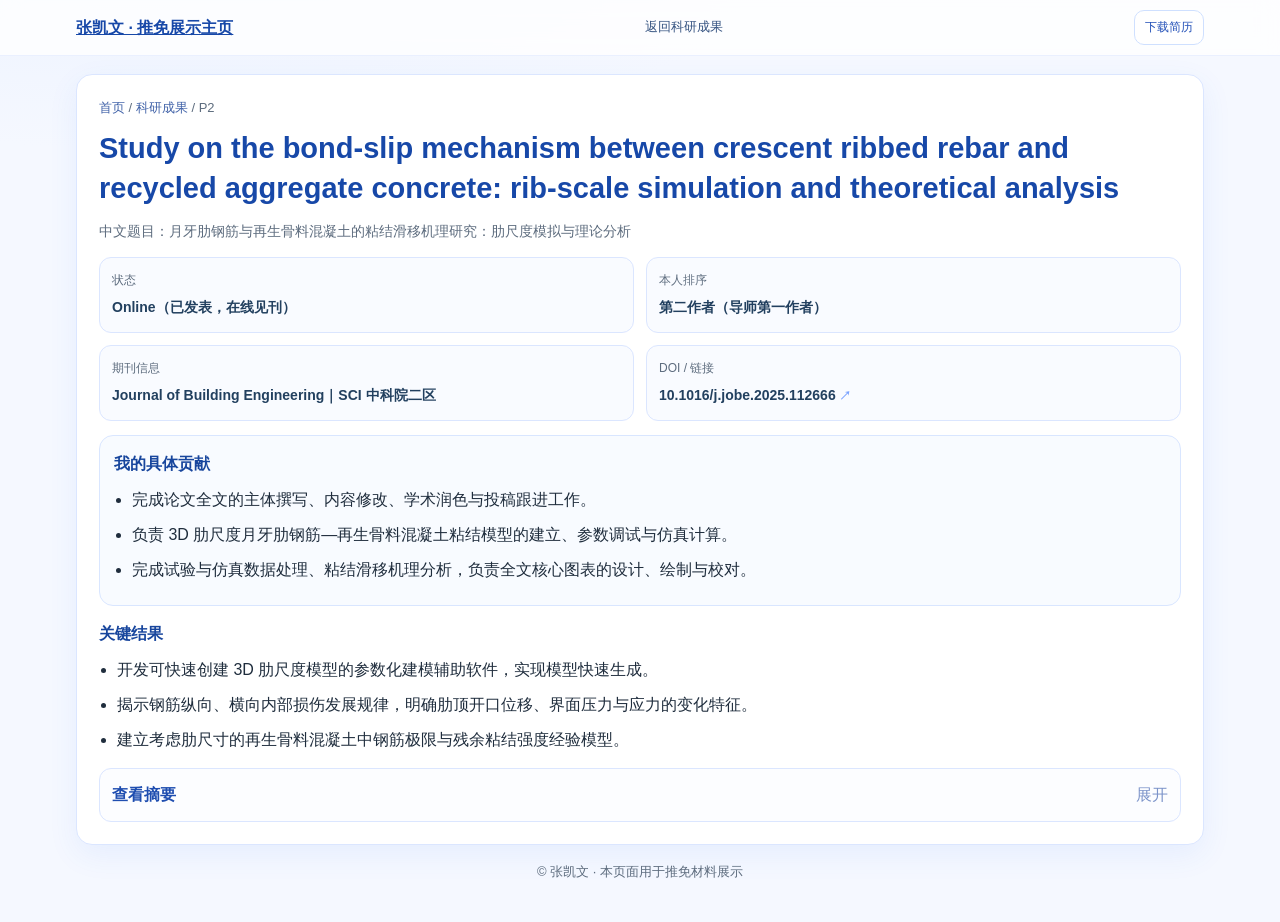
==== papers/p2.html @ 66ae565e "Add files via upload" ====
<!DOCTYPE html>
<html lang="zh-CN">
<head>
  <meta charset="UTF-8" />
  <meta name="viewport" content="width=device-width, initial-scale=1.0" />
  <title>P2｜张凯文｜推免展示主页</title>
  <link rel="stylesheet" href="../styles.css" />
</head>
<body>
  <div class="progress-wrap"><div class="progress-bar" id="progressBar"></div></div>
  <header class="nav">
    <div class="nav-inner">
      <a class="brand" href="../index.html">张凯文 · 推免展示主页</a>
      <nav class="nav-links">
        <a href="../index.html#research">返回科研成果</a>
      </nav>
      <div class="nav-actions">
        <a class="btn-link" href="../resume.pdf" target="_blank" rel="noopener">下载简历</a>
      </div>
    </div>
  </header>

  <main class="container">
    <section class="card reveal">
      <div class="breadcrumbs"><a href="../index.html">首页</a> / <a href="../index.html#research">科研成果</a> / P2</div>
      <h1 class="page-title">Study on the bond-slip mechanism between crescent ribbed rebar and recycled aggregate concrete: rib-scale simulation and theoretical analysis</h1>
      <p class="page-subtitle">中文题目：月牙肋钢筋与再生骨料混凝土的粘结滑移机理研究：肋尺度模拟与理论分析</p>

      <div class="kv-grid">
        <div class="kv-item"><div class="label">状态</div><div class="value">Online（已发表，在线见刊）</div></div>
        <div class="kv-item"><div class="label">本人排序</div><div class="value">第二作者（导师第一作者）</div></div>
        <div class="kv-item"><div class="label">期刊信息</div><div class="value">Journal of Building Engineering｜SCI 中科院二区</div></div>
        <div class="kv-item"><div class="label">DOI / 链接</div><div class="value"><a class="entry-link ext" target="_blank" rel="noopener" href="https://doi.org/10.1016/j.jobe.2025.112666">10.1016/j.jobe.2025.112666</a></div></div>
      </div>

      <div class="content-block summary-box">
        <h3>我的具体贡献</h3>
        <ul>
          <li>完成论文全文的主体撰写、内容修改、学术润色与投稿跟进工作。</li>
          <li>负责 3D 肋尺度月牙肋钢筋—再生骨料混凝土粘结模型的建立、参数调试与仿真计算。</li>
          <li>完成试验与仿真数据处理、粘结滑移机理分析，负责全文核心图表的设计、绘制与校对。</li>
        </ul>
      </div>

      <div class="content-block">
        <h3>关键结果</h3>
        <ul>
          <li>开发可快速创建 3D 肋尺度模型的参数化建模辅助软件，实现模型快速生成。</li>
          <li>揭示钢筋纵向、横向内部损伤发展规律，明确肋顶开口位移、界面压力与应力的变化特征。</li>
          <li>建立考虑肋尺寸的再生骨料混凝土中钢筋极限与残余粘结强度经验模型。</li>
        </ul>
      </div>

      <details class="expand-card">
        <summary>查看摘要</summary>
        <div class="content-block">
          <p>Abstract</p>
          <p>This paper focuses on the bond-slip mechanism between crescent ribbed rebar and recycled aggregate concrete (RAC) at rib scale. Firstly, the auxiliary software for parametric modeling has been developed, which can instantly create 3D rib-scale simulation models. Secondly, the development law of internal damage along longitudinal and transverse directions was revealed, and the opening displacement, interface pressure, and stress at the rib were analyzed in detail.</p>
          <p>Then, parametric study and mechanism analysis were conducted. The bond strength decreases as the anchorage length, rib spacing, and replacement rate increase, but increases as the rib height and relative thickness of protective layer increase. The influence of the angle between the rib and the axis follows a quadratic function relationship. The inclination angle of the rib side has an impact after the peak. Finally, the empirical model for the ultimate and residual bond strength of rebar in RAC, considering rib dimensions, was proposed.</p>
        </div>
      </details>
    </section>

    <div class="footer">© 张凯文 · 本页面用于推免材料展示</div>
  </main>
  <button class="back-top" id="backTop" title="返回顶部">↑</button>
  <script src="../script.js"></script>
</body>
</html>
---- styles.css ----
:root{
  --bg:#f5f8ff;
  --card:#ffffff;
  --text:#1f2d3d;
  --sub:#5d6c7e;
  --primary:#2f6fed;
  --primary-2:#5d8bff;
  --line:#dbe6ff;
  --shadow:0 10px 30px rgba(47,111,237,.08);
  --radius:16px;
}
*{box-sizing:border-box}
html,body{margin:0;padding:0}
html{scroll-behavior:smooth}
body{
  font-family:"PingFang SC","Microsoft YaHei","Noto Sans SC",Arial,sans-serif;
  color:var(--text);
  background:
    radial-gradient(1200px 400px at 10% -10%, #eaf1ff 0%, transparent 60%),
    radial-gradient(1000px 380px at 95% -20%, #edf4ff 0%, transparent 60%),
    var(--bg);
  line-height:1.75;
}
a{color:inherit}
.progress-wrap{
  position:fixed;left:0;top:0;width:100%;height:3px;z-index:9999;
  background:transparent;
}
.progress-bar{
  height:100%;width:0%;
  background:linear-gradient(90deg,var(--primary),var(--primary-2));
  transition:width .08s linear;
}
.nav{
  position:sticky;top:0;z-index:999;
  backdrop-filter:blur(10px);
  background:rgba(255,255,255,.78);
  border-bottom:1px solid #eaf0ff;
}
.nav-inner{
  max-width:1160px;margin:0 auto;padding:10px 16px;
  display:flex;align-items:center;justify-content:space-between;gap:12px;
}
.brand{
  font-weight:700;color:#1748a8;font-size:16px;white-space:nowrap;
}
.nav-links{display:flex;gap:10px;flex-wrap:wrap;align-items:center}
.nav-links a{
  text-decoration:none;color:#355381;font-size:13px;
  padding:5px 10px;border-radius:999px;border:1px solid transparent;
}
.nav-links a:hover,.nav-links a.active{
  border-color:#cfe0ff;background:#f4f8ff;color:#1f4eb0;
}
.nav-actions{display:flex;gap:8px;flex-wrap:wrap}
.btn,.btn-link,.ghost-btn,.ghost-link,.chip-link{
  border:1px solid #cfe0ff;background:#fff;color:#2451b8;
  border-radius:10px;padding:6px 10px;font-size:12px;cursor:pointer;
  text-decoration:none;display:inline-flex;align-items:center;justify-content:center;
}
.btn:hover,.btn-link:hover,.ghost-btn:hover,.ghost-link:hover,.chip-link:hover{background:#f3f7ff}
.container{max-width:1160px;margin:18px auto 30px;padding:0 16px}
.card{
  background:var(--card);
  border:1px solid var(--line);
  border-radius:var(--radius);
  box-shadow:var(--shadow);
  padding:22px;
  margin-bottom:16px;
}
.hero{
  display:grid;grid-template-columns:1fr 150px;gap:20px;align-items:center;
  background:linear-gradient(130deg, rgba(47,111,237,.05), rgba(47,111,237,0) 38%), #fff;
}
.name{margin:0;font-size:36px;line-height:1.2;color:#1748a8}
.subtitle{margin:8px 0 16px;color:var(--sub);font-size:15px}
.academic定位{display:block}
.positioning{
  margin:0 0 16px;padding:10px 14px;border-radius:12px;
  background:#f7faff;border:1px solid #deebff;color:#26456d;font-size:14px;
}
.chips{display:flex;gap:8px;flex-wrap:wrap;margin:0 0 8px}
.chip{
  border:1px solid #cfe0ff;background:#eef4ff;color:#1e40af;
  border-radius:999px;padding:4px 10px;font-size:13px;
}
.photo{
  width:136px;height:178px;object-fit:cover;
  border-radius:14px;border:1px solid var(--line);justify-self:end;
  box-shadow:0 6px 16px rgba(47,111,237,.15);
  background:#f3f7ff;
}
.stats{display:grid;grid-template-columns:repeat(4,1fr);gap:10px;margin-top:10px}
.stat{
  border:1px solid var(--line);background:#f9fbff;
  border-radius:12px;text-align:center;padding:12px 8px;
}
.stat b{display:block;color:var(--primary);font-size:21px;line-height:1.2;margin-bottom:3px}
.stat span{font-size:12px;color:var(--sub)}
h2{
  margin:0 0 12px;font-size:18px;color:#153f92;
  display:flex;align-items:center;gap:8px;
}
h2::before{content:"";width:4px;height:18px;border-radius:2px;background:var(--primary)}
.section-lead{margin:-2px 0 14px;color:var(--sub);font-size:14px}
.timeline{position:relative;padding-left:18px}
.timeline::before{content:"";position:absolute;left:5px;top:2px;bottom:4px;width:2px;background:#dce8ff}
.t-item{position:relative;margin-bottom:16px}
.t-item:last-child{margin-bottom:0}
.t-item::before{
  content:"";position:absolute;left:-15px;top:7px;width:10px;height:10px;border-radius:50%;
  background:#fff;border:2px solid var(--primary);
}
.head{display:flex;justify-content:space-between;gap:12px;flex-wrap:wrap;font-weight:600}
.meta{font-size:13px;color:var(--sub)}
.desc{margin-top:4px;font-size:14px;color:#2a3f58}
.edu-actions{margin-top:10px;display:flex;gap:8px;flex-wrap:wrap}
a.entry-link{
  color:inherit;text-decoration:none;border-bottom:1px solid transparent;transition:.2s;
}
a.entry-link:hover{color:var(--primary);border-bottom-color:#9ab8ff}
a.entry-link.ext::after{content:" ↗";font-size:12px;color:#7aa2ff}
.grid-2{display:grid;grid-template-columns:1fr 1fr;gap:16px}
.grid-3{display:grid;grid-template-columns:repeat(3,1fr);gap:14px}
.paper-grid,.project-grid{display:grid;grid-template-columns:1fr 1fr;gap:12px}
.paper-card,.project-card,.mini-card{
  border:1px solid var(--line);border-radius:12px;padding:14px;
  background:#fcfdff;text-decoration:none;color:inherit;display:block;
  transition:.2s;
}
.paper-card:hover,.project-card:hover,.mini-card:hover{
  transform:translateY(-2px);box-shadow:0 10px 20px rgba(47,111,237,.08);border-color:#bfd4ff;
}
.paper-card .title,.project-card .title,.mini-card .title{
  margin:0 0 8px;font-size:15px;line-height:1.6;color:#223a5f;font-weight:600;
}
.paper-card .meta-row,.project-card .meta-row,.mini-card .meta-row,
.badges{display:flex;gap:8px;flex-wrap:wrap;margin-top:8px}
.badge{
  font-size:12px;padding:2px 8px;border-radius:999px;
  background:#eaf1ff;border:1px solid #cfe0ff;color:#1e40af;
}
.list-clean{margin:8px 0 0 18px;padding:0}
.list-clean li{margin:7px 0}
.footer{text-align:center;color:var(--sub);font-size:13px;margin-top:8px;padding-bottom:8px}
.img-modal{
  position:fixed;inset:0;display:none;align-items:center;justify-content:center;
  background:rgba(10,22,45,.72);z-index:99999;padding:20px;
}
.img-modal.show{display:flex}
.img-modal img{max-width:min(96vw,1000px);max-height:90vh;border-radius:10px;border:1px solid #cfe0ff;background:#fff}
.img-modal .close{
  position:fixed;top:18px;right:22px;width:34px;height:34px;border-radius:50%;border:none;cursor:pointer;
  background:#fff;color:#234bb3;font-size:22px;line-height:1;
}
.back-top{
  position:fixed;right:20px;bottom:20px;z-index:999;
  width:40px;height:40px;border:none;border-radius:50%;cursor:pointer;
  background:#2f6fed;color:#fff;box-shadow:0 8px 18px rgba(47,111,237,.35);display:none;
}
.back-top.show{display:block}
.reveal{opacity:0;transform:translateY(14px);transition:.5s ease}
.reveal.show{opacity:1;transform:none}
.page-hero{
  display:flex;justify-content:space-between;gap:16px;align-items:flex-start;flex-wrap:wrap;
}
.breadcrumbs{font-size:13px;color:var(--sub);margin-bottom:8px}
.breadcrumbs a{text-decoration:none;color:#4062a8}
.page-title{margin:0;font-size:29px;line-height:1.4;color:#1748a8}
.page-subtitle{margin:10px 0 0;color:var(--sub);font-size:14px}
.kv-grid{display:grid;grid-template-columns:repeat(2,1fr);gap:12px;margin-top:14px}
.kv-item{border:1px solid var(--line);border-radius:12px;background:#f9fbff;padding:12px}
.kv-item .label{font-size:12px;color:var(--sub);margin-bottom:5px}
.kv-item .value{font-size:14px;color:#22405f;font-weight:600;line-height:1.7}
.content-block{margin-top:14px}
.content-block h3{margin:0 0 8px;font-size:16px;color:#18469d}
.content-block p{margin:0 0 10px;font-size:14px;color:#2a3f58}
.content-block ul{margin:8px 0 0 18px;padding:0}
.content-block li{margin:7px 0}
.summary-box{
  border:1px solid #d9e6ff;background:#f8fbff;border-radius:14px;padding:14px;
}
details.expand-card{
  border:1px solid var(--line);background:#fcfdff;border-radius:12px;padding:12px;margin-top:14px;
}
details.expand-card summary{cursor:pointer;font-weight:600;color:#1f4eb0;list-style:none}
details.expand-card summary::-webkit-details-marker{display:none}
details.expand-card summary::after{content:"展开";float:right;color:#7b93c9;font-weight:500}
details.expand-card[open] summary::after{content:"收起"}
.note{font-size:13px;color:var(--sub)}
@media (max-width:920px){
  .hero{grid-template-columns:1fr}
  .photo{justify-self:start}
  .stats{grid-template-columns:repeat(2,1fr)}
  .grid-2,.grid-3,.paper-grid,.project-grid,.kv-grid{grid-template-columns:1fr}
  .nav-links{display:none}
}
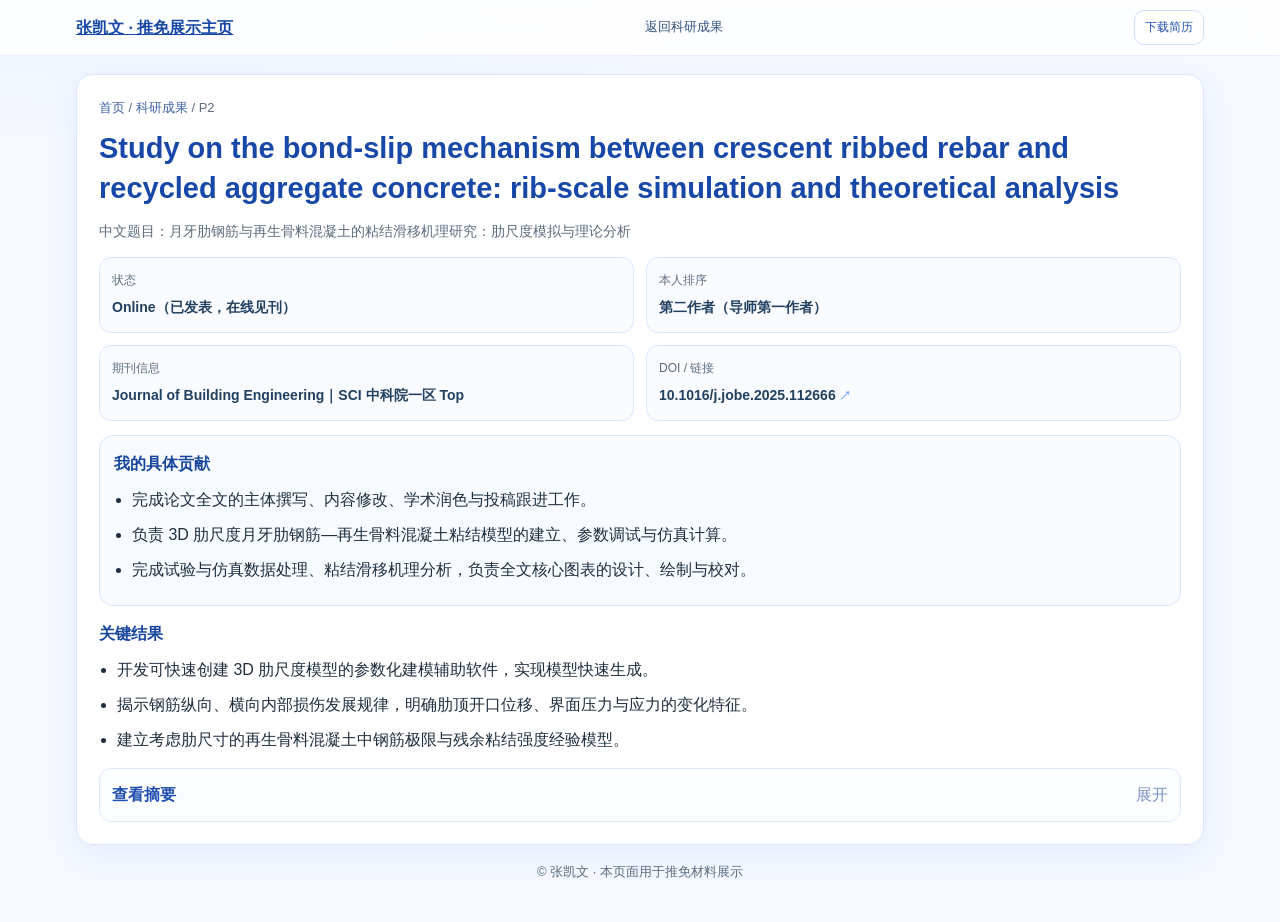
==== commit 8a05d3a4: "Update p2.html" ====
--- a/papers/p2.html
+++ b/papers/p2.html
@@ -29,7 +29,7 @@
       <div class="kv-grid">
         <div class="kv-item"><div class="label">状态</div><div class="value">Online（已发表，在线见刊）</div></div>
         <div class="kv-item"><div class="label">本人排序</div><div class="value">第二作者（导师第一作者）</div></div>
-        <div class="kv-item"><div class="label">期刊信息</div><div class="value">Journal of Building Engineering｜SCI 中科院二区</div></div>
+        <div class="kv-item"><div class="label">期刊信息</div><div class="value">Journal of Building Engineering｜SCI 中科院一区 Top</div></div>
         <div class="kv-item"><div class="label">DOI / 链接</div><div class="value"><a class="entry-link ext" target="_blank" rel="noopener" href="https://doi.org/10.1016/j.jobe.2025.112666">10.1016/j.jobe.2025.112666</a></div></div>
       </div>
 
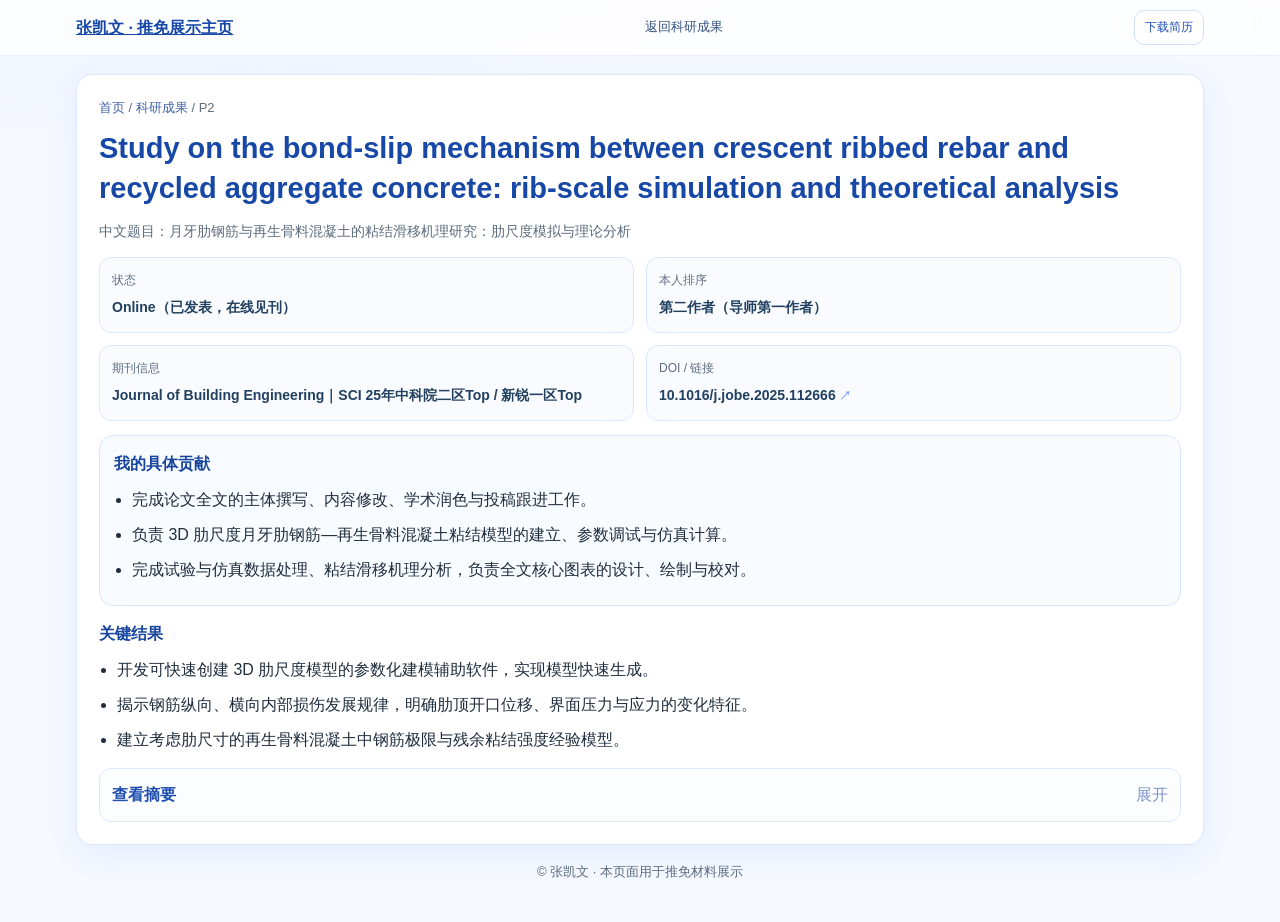
==== commit 1fad2ed9: "p2.html" ====
--- a/papers/p2.html
+++ b/papers/p2.html
@@ -29,7 +29,7 @@
       <div class="kv-grid">
         <div class="kv-item"><div class="label">状态</div><div class="value">Online（已发表，在线见刊）</div></div>
         <div class="kv-item"><div class="label">本人排序</div><div class="value">第二作者（导师第一作者）</div></div>
-        <div class="kv-item"><div class="label">期刊信息</div><div class="value">Journal of Building Engineering｜SCI 中科院一区 Top</div></div>
+        <div class="kv-item"><div class="label">期刊信息</div><div class="value">Journal of Building Engineering｜SCI 25年中科院二区Top / 新锐一区Top</div></div>
         <div class="kv-item"><div class="label">DOI / 链接</div><div class="value"><a class="entry-link ext" target="_blank" rel="noopener" href="https://doi.org/10.1016/j.jobe.2025.112666">10.1016/j.jobe.2025.112666</a></div></div>
       </div>
 
